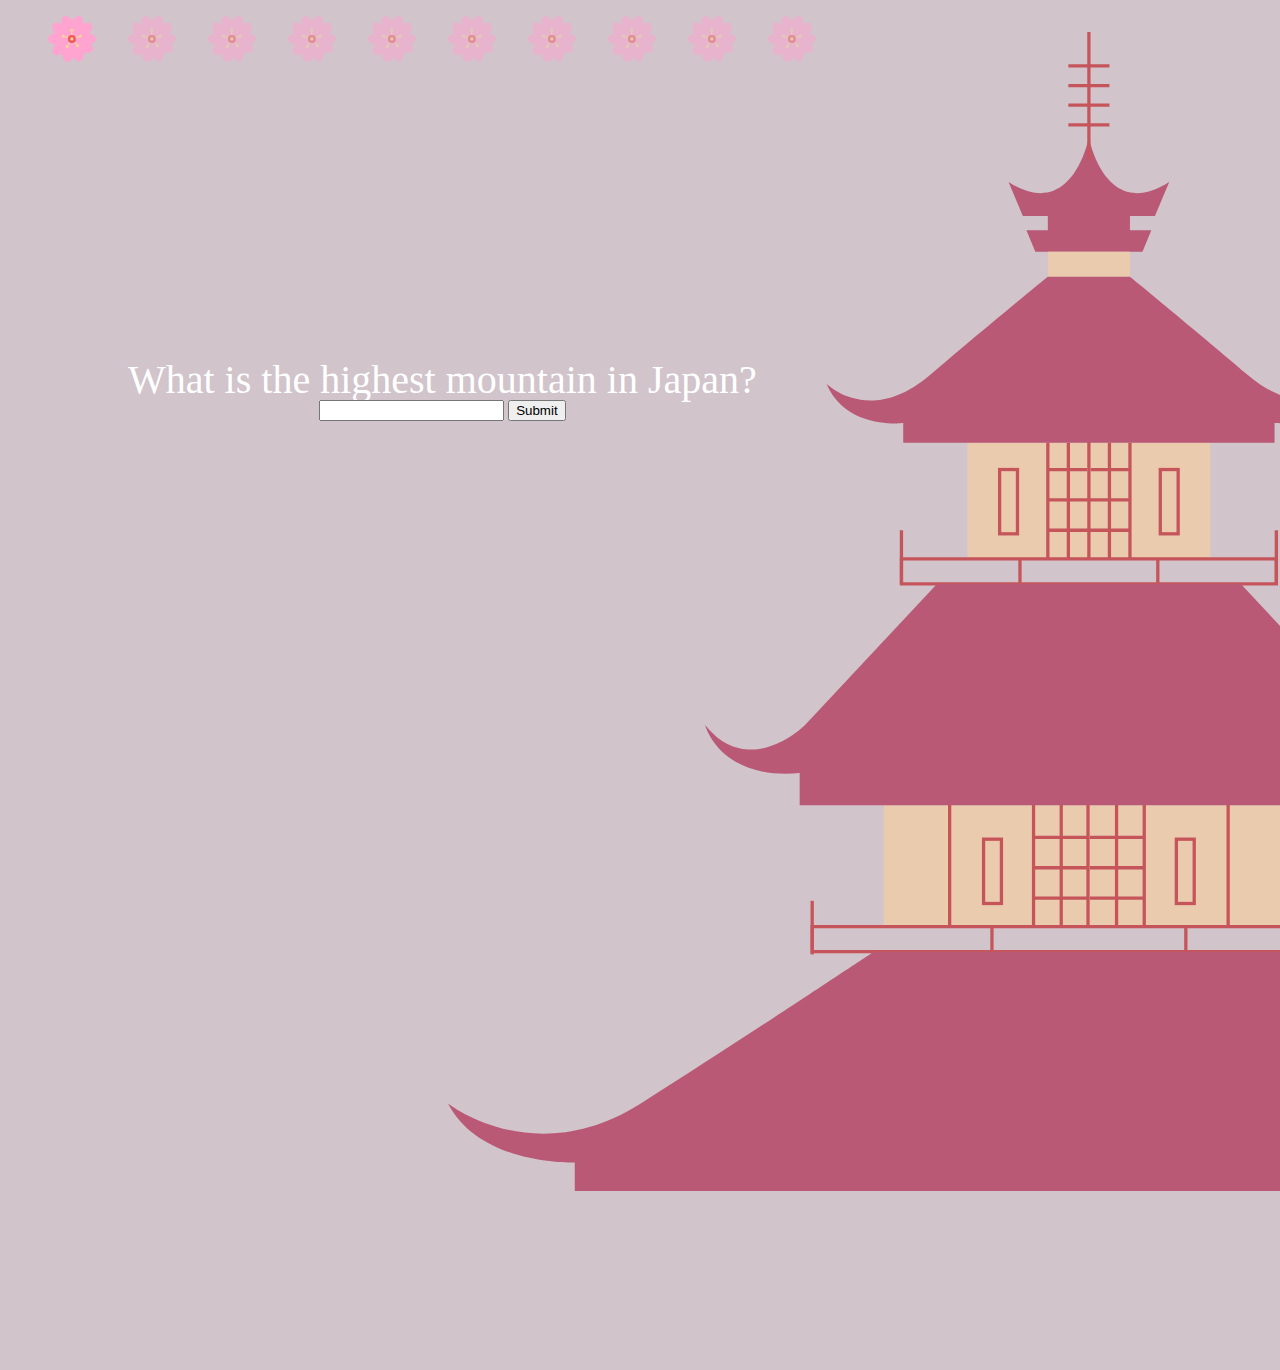
==== game.html @ 9621e54c "First commit" ====
<!DOCTYPE html>
<html lang="en">
<head>
    <meta charset="UTF-8">
    <meta name="viewport" content="width=device-width, initial-scale=1.0">
    <meta http-equiv="X-UA-Compatible" content="ie=edge">
    <title>Japan Trivia</title>
    <link rel="stylesheet" href="css/style.css">
    <script
  src="https://code.jquery.com/jquery-3.3.1.min.js"
  integrity="sha256-FgpCb/KJQlLNfOu91ta32o/NMZxltwRo8QtmkMRdAu8="
  crossorigin="anonymous"></script>
    
   
</head>
<body>
    <div id="barba-wrapper">
        <div class="barba-container">
            <div class="mywrapper">
                <div id="resultbuttondiv">
                <button id="resultbutton">See Results</button>
                </div>
                <div id="lost">
                    <h1>You lost!</h1>
                    <p id="lostmessage"></p>
                    <a href="selectplayer.html"><button class="btn">TRY AGAIN</button></a>
                    <a href="thankyou.html"><button class="btn">EXIT</button></a>
                </div>
                <div id="won">
                    <h1>CONGRATULATIONS!</h1>
                    <p>You win!</p>
                    <a href="thankyou.html"><button class="btn">EXIT</button></a>
                    <div id="origami"><img src="img/origami.svg" alt=""></div>
                    <div id="sakura"><img src="img/sakura.svg" alt=""></div>
                </div>
                <div id="game">
                    <div id="gamebg">
                    <img src="img/pagoda.svg" alt="">
                    </div>
                    <div id="progress">
                     <img src="img/flower.svg" id="flower0" alt="" class="flower">
                     <img src="img/flower.svg" id="flower1" alt="" class="flower">
                     <img src="img/flower.svg" id="flower2" alt="" class="flower">
                     <img src="img/flower.svg" id="flower3" alt="" class="flower">
                     <img src="img/flower.svg" id="flower4" alt="" class="flower">
                     <img src="img/flower.svg" id="flower5" alt="" class="flower">
                     <img src="img/flower.svg" id="flower6" alt="" class="flower">
                     <img src="img/flower.svg" id="flower7" alt="" class="flower">
                     <img src="img/flower.svg" id="flower8" alt="" class="flower">
                     <img src="img/flower.svg" id="flower9" alt="" class="flower">
                    </div>
                    <div id="shiba">
                    <img class="character" src="img/shiba/red_neutral.svg" id="shibaplayer" alt="">
                    </div>
                    <div id="trivia">
                        <h1 id="triviaquest"></h1>
                        <form id="triviaform">
                            <input type="text" id="triviaans">
                            <input type="submit">
                        </form>
                    </div>
                </div>
            </div>
        </div>
    </div>   
    <script src="js/script.js"></script>
</body>
</html>
---- css/style.css ----
/* http://meyerweb.com/eric/tools/css/reset/ 
   v2.0 | 20110126
   License: none (public domain)
*/
html, body, div, span, applet, object, iframe,
h1, h2, h3, h4, h5, h6, p, blockquote, pre,
a, abbr, acronym, address, big, cite, code,
del, dfn, em, img, ins, kbd, q, s, samp,
small, strike, strong, sub, sup, tt, var,
b, u, i, center,
dl, dt, dd, ol, ul, li,
fieldset, form, label, legend,
table, caption, tbody, tfoot, thead, tr, th, td,
article, aside, canvas, details, embed,
figure, figcaption, footer, header, hgroup,
menu, nav, output, ruby, section, summary,
time, mark, audio, video {
  margin: 0;
  padding: 0;
  border: 0;
  font-size: 100%;
  font: inherit;
  vertical-align: baseline; }

/* HTML5 display-role reset for older browsers */
article, aside, details, figcaption, figure,
footer, header, hgroup, menu, nav, section {
  display: block; }

body {
  line-height: 1; }

ol, ul {
  list-style: none; }

blockquote, q {
  quotes: none; }

blockquote:before, blockquote:after,
q:before, q:after {
  content: '';
  content: none; }

table {
  border-collapse: collapse;
  border-spacing: 0; }

h1 {
  font-size: 2.5em; }

body {
  background-color: #D1C4CB;
  color: #fff; }

#barba-wrapper, .barba-container {
  box-sizing: border-box;
  margin: 0;
  padding: 0; }

.mywrapper {
  width: 100%;
  height: 100vh;
  text-align: center;
  padding: 2em;
  margin: 0; }

#lanback_l {
  position: absolute;
  top: 0;
  left: 25%;
  width: calc(100%/9);
  height: auto;
  z-index: -2; }

#lanback_r {
  position: absolute;
  top: -30%;
  left: 60%;
  width: calc(100%/8);
  height: auto;
  z-index: -2; }

#lanfront_l {
  position: absolute;
  top: 0;
  left: 10%;
  width: calc(100%/7);
  height: auto;
  z-index: -1; }

#lanfront_r {
  position: absolute;
  top: 0;
  right: 10%;
  width: calc(100%/6);
  height: auto;
  z-index: -1; }

.xlbtn {
  color: #fff;
  background-color: #FFCD6E;
  border: none;
  border-radius: 1.5em;
  font-size: 3em;
  padding: 0.2em 1em; }
  .xlbtn:hover {
    background-color: #B02C51; }
  .xlbtn:active {
    background-color: #F15959; }

#startbtn {
  position: absolute;
  top: 50%;
  left: 40%; }

#pickcream, #pickred, #pickblack {
  width: 100%;
  height: auto;
  padding: 5%;
  box-sizing: border-box; }

.btn {
  color: #fff;
  background-color: #FFCD6E;
  border: none;
  border-radius: 1em;
  font-size: 1.5em;
  padding: 0.1em 0.5em; }
  .btn:hover {
    background-color: #B02C51; }
  .btn:active {
    background-color: #F15959; }

#pickshiba {
  display: grid;
  grid-template-columns: 1fr 1fr 1fr;
  box-sizing: border-box; }
  #pickshiba img {
    margin: 15%; }

#gamebg {
  width: 100%;
  height: 100vh;
  position: absolute;
  right: -35%; }

#progress {
  position: absolute;
  top: 0;
  width: 1000px;
  display: flex;
  flex-direction: row;
  z-index: -1; }
  #progress img {
    padding: 1em;
    width: 3em;
    height: auto; }

#shiba {
  width: 15%;
  height: auto;
  z-index: 1;
  position: absolute;
  top: 30%;
  right: 30%; }
  #shiba img {
    transition: 1s; }

#trivia {
  position: absolute;
  top: 40%;
  left: 10%; }

.flower {
  opacity: 0.5;
  transition: 0.7s; }

#lost, #won, #resultbuttondiv {
  position: absolute;
  top: 0;
  opacity: 0;
  transition: 0.7s;
  z-index: 1;
  visibility: hidden; }

#game {
  transition: 0.7s; }

/*# sourceMappingURL=style.css.map */
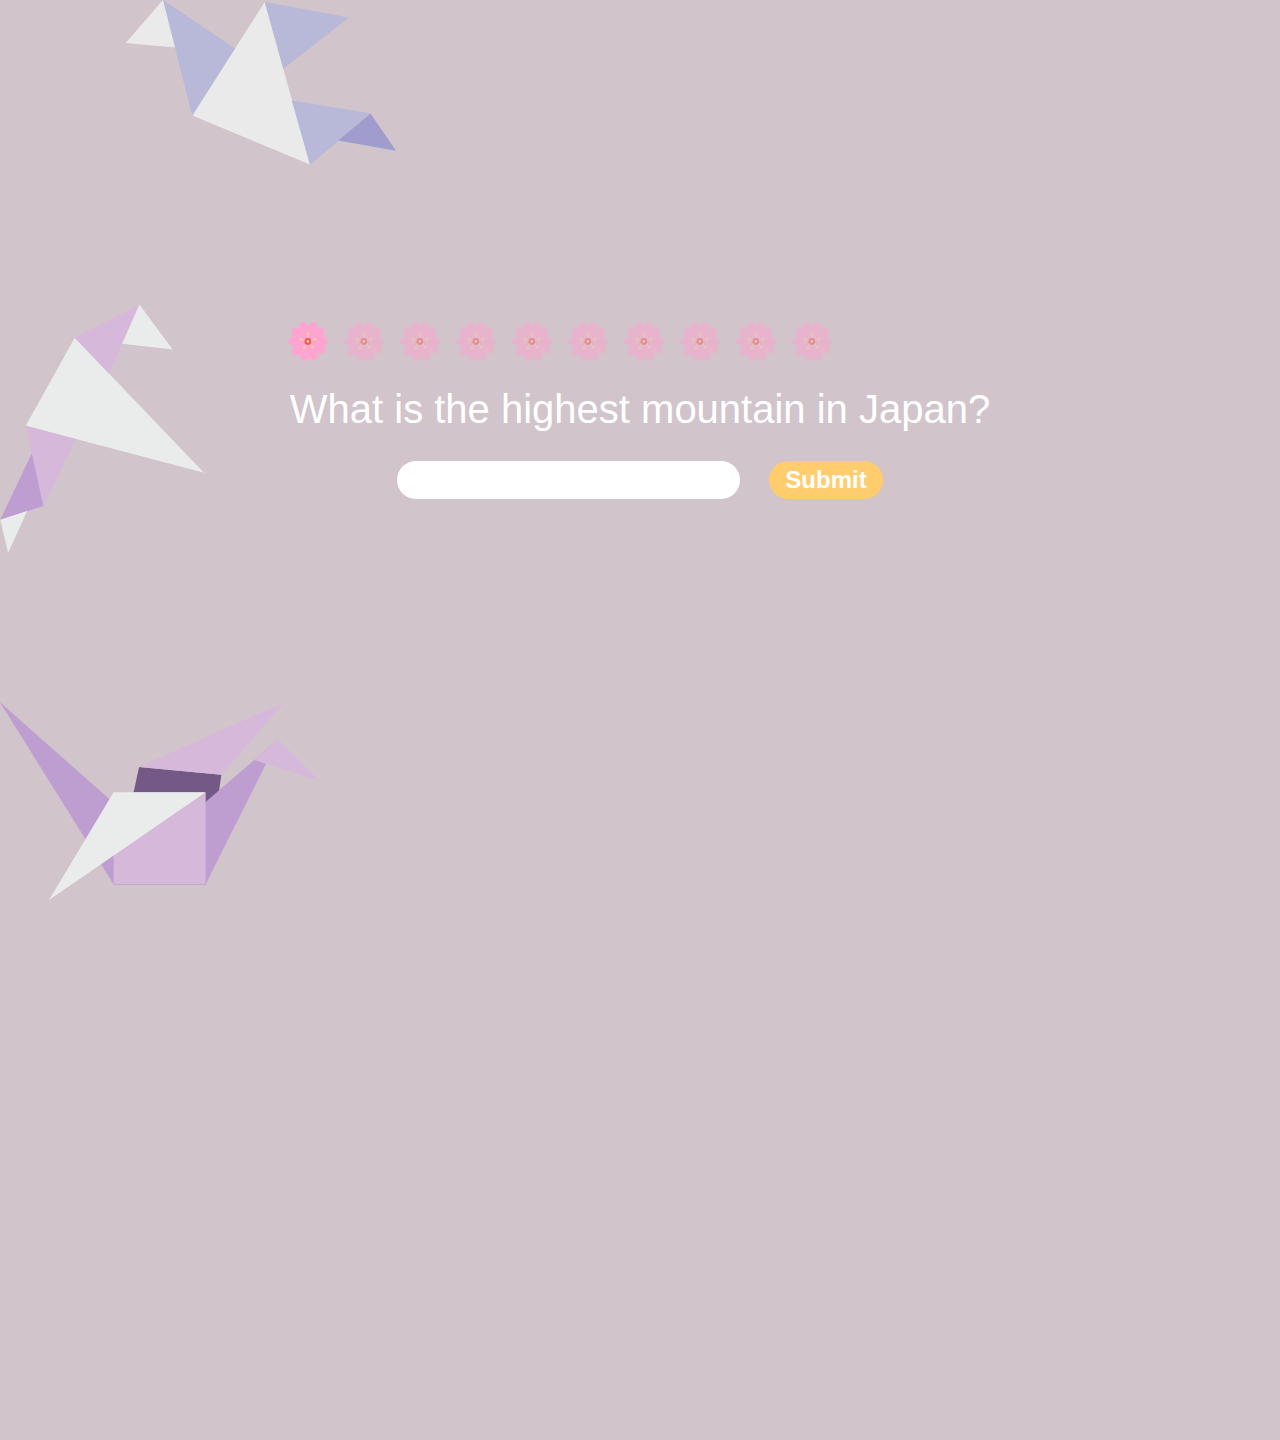
==== commit d1cee552: "css and js cleanup" ====
--- a/game.html
+++ b/game.html
@@ -17,47 +17,45 @@
     <div id="barba-wrapper">
         <div class="barba-container">
             <div class="mywrapper">
-                <div id="resultbuttondiv">
-                <button id="resultbutton">See Results</button>
-                </div>
                 <div id="lost">
                     <h1>You lost!</h1>
                     <p id="lostmessage"></p>
                     <a href="selectplayer.html"><button class="btn">TRY AGAIN</button></a>
                     <a href="thankyou.html"><button class="btn">EXIT</button></a>
+                    <div id="sadpeek"><img class="shibalost" src="img/shiba/red_cry.svg"></div>
                 </div>
                 <div id="won">
                     <h1>CONGRATULATIONS!</h1>
-                    <p>You win!</p>
+                    <p>You're practically a ninja!</p>
                     <a href="thankyou.html"><button class="btn">EXIT</button></a>
-                    <div id="origami"><img src="img/origami.svg" alt=""></div>
+                    
                     <div id="sakura"><img src="img/sakura.svg" alt=""></div>
                 </div>
                 <div id="game">
-                    <div id="gamebg">
-                    <img src="img/pagoda.svg" alt="">
-                    </div>
-                    <div id="progress">
-                     <img src="img/flower.svg" id="flower0" alt="" class="flower">
-                     <img src="img/flower.svg" id="flower1" alt="" class="flower">
-                     <img src="img/flower.svg" id="flower2" alt="" class="flower">
-                     <img src="img/flower.svg" id="flower3" alt="" class="flower">
-                     <img src="img/flower.svg" id="flower4" alt="" class="flower">
-                     <img src="img/flower.svg" id="flower5" alt="" class="flower">
-                     <img src="img/flower.svg" id="flower6" alt="" class="flower">
-                     <img src="img/flower.svg" id="flower7" alt="" class="flower">
-                     <img src="img/flower.svg" id="flower8" alt="" class="flower">
-                     <img src="img/flower.svg" id="flower9" alt="" class="flower">
-                    </div>
-                    <div id="shiba">
-                    <img class="character" src="img/shiba/red_neutral.svg" id="shibaplayer" alt="">
-                    </div>
+                    
+                    <div class="gamemain">
+                            <div id="progress">
+                                    <img src="img/flower.svg" id="flower0" alt="" class="flower">
+                                    <img src="img/flower.svg" id="flower1" alt="" class="flower">
+                                    <img src="img/flower.svg" id="flower2" alt="" class="flower">
+                                    <img src="img/flower.svg" id="flower3" alt="" class="flower">
+                                    <img src="img/flower.svg" id="flower4" alt="" class="flower">
+                                    <img src="img/flower.svg" id="flower5" alt="" class="flower">
+                                    <img src="img/flower.svg" id="flower6" alt="" class="flower">
+                                    <img src="img/flower.svg" id="flower7" alt="" class="flower">
+                                    <img src="img/flower.svg" id="flower8" alt="" class="flower">
+                                    <img src="img/flower.svg" id="flower9" alt="" class="flower">
+                                   </div>
                     <div id="trivia">
                         <h1 id="triviaquest"></h1>
                         <form id="triviaform">
                             <input type="text" id="triviaans">
                             <input type="submit">
                         </form>
+                    </div>
+                    <div id="shiba">
+                        <img class="character" src="img/shiba/red_neutral.svg" id="shibaplayer" alt="">
+                        </div>
                     </div>
                 </div>
             </div>
--- a/css/style.css
+++ b/css/style.css
@@ -45,24 +45,46 @@
   border-collapse: collapse;
   border-spacing: 0; }
 
+body {
+  font-family: 'Optima', sans-serif; }
+
 h1 {
   font-size: 2.5em; }
 
+button, input {
+  font-family: 'Optima', sans-serif; }
+
+button, input[type=submit] {
+  text-transform: capitalize;
+  font-weight: 700; }
+
 body {
   background-color: #D1C4CB;
-  color: #fff; }
+  color: #fff;
+  overflow: hidden;
+  text-align: center; }
 
 #barba-wrapper, .barba-container {
   box-sizing: border-box;
-  margin: 0;
   padding: 0; }
 
+h1, h2, h3, form, input, button {
+  margin: 0.5em; }
+
 .mywrapper {
+  background: url(../img/origami.svg) no-repeat;
+  display: flex;
+  flex-direction: column;
+  justify-content: center;
+  align-items: center;
+  margin-right: auto;
+  margin-left: auto;
   width: 100%;
   height: 100vh;
   text-align: center;
   padding: 2em;
-  margin: 0; }
+  margin: 0;
+  box-sizing: border-box; }
 
 #lanback_l {
   position: absolute;
@@ -97,6 +119,7 @@
   z-index: -1; }
 
 .xlbtn {
+  margin: auto;
   color: #fff;
   background-color: #FFCD6E;
   border: none;
@@ -109,9 +132,7 @@
     background-color: #F15959; }
 
 #startbtn {
-  position: absolute;
-  top: 50%;
-  left: 40%; }
+  display: inline-block; }
 
 #pickcream, #pickred, #pickblack {
   width: 100%;
@@ -119,17 +140,28 @@
   padding: 5%;
   box-sizing: border-box; }
 
-.btn {
+.character {
+  height: 350px;
+  width: auto;
+  margin: 2em; }
+
+.btn, input[type=submit] {
   color: #fff;
   background-color: #FFCD6E;
   border: none;
   border-radius: 1em;
   font-size: 1.5em;
-  padding: 0.1em 0.5em; }
-  .btn:hover {
+  padding: 0.2em 0.7em; }
+  .btn:hover, input[type=submit]:hover {
     background-color: #B02C51; }
-  .btn:active {
+  .btn:active, input[type=submit]:active {
     background-color: #F15959; }
+
+input[type=text] {
+  border-radius: 1em;
+  font-size: 1.5em;
+  padding: 0.2em 0.7em;
+  border: #B45772; }
 
 #pickshiba {
   display: grid;
@@ -138,52 +170,63 @@
   #pickshiba img {
     margin: 15%; }
 
-#gamebg {
-  width: 100%;
+#bamboo {
+  display: inline; }
+
+#game {
+  display: grid;
   height: 100vh;
-  position: absolute;
-  right: -35%; }
+  transition: 0.7s;
+  box-sizing: border-box; }
+  #game .gamemain {
+    margin: auto; }
 
 #progress {
-  position: absolute;
-  top: 0;
-  width: 1000px;
+  width: 80vh;
+  margin: auto;
   display: flex;
   flex-direction: row;
-  z-index: -1; }
+  z-index: 0; }
   #progress img {
-    padding: 1em;
-    width: 3em;
+    padding: 0.5em;
+    width: 2.5em;
     height: auto; }
 
 #shiba {
-  width: 15%;
-  height: auto;
-  z-index: 1;
-  position: absolute;
-  top: 30%;
-  right: 30%; }
+  display: inline-block;
+  width: 30%;
+  height: auto;
+  z-index: 1; }
   #shiba img {
     transition: 1s; }
 
 #trivia {
-  position: absolute;
-  top: 40%;
-  left: 10%; }
+  display: inline-block;
+  text-align: center;
+  width: 100%;
+  height: auto;
+  margin: auto; }
 
 .flower {
   opacity: 0.5;
   transition: 0.7s; }
 
 #lost, #won, #resultbuttondiv {
-  position: absolute;
-  top: 0;
+  display: flex;
+  flex-direction: column;
+  justify-content: center;
+  position: absolute;
   opacity: 0;
+  width: 100%;
+  height: 100vh;
   transition: 0.7s;
   z-index: 1;
   visibility: hidden; }
 
-#game {
-  transition: 0.7s; }
+#sadpeek {
+  position: absolute;
+  bottom: -60vh;
+  width: 18em;
+  height: auto; }
 
 /*# sourceMappingURL=style.css.map */
